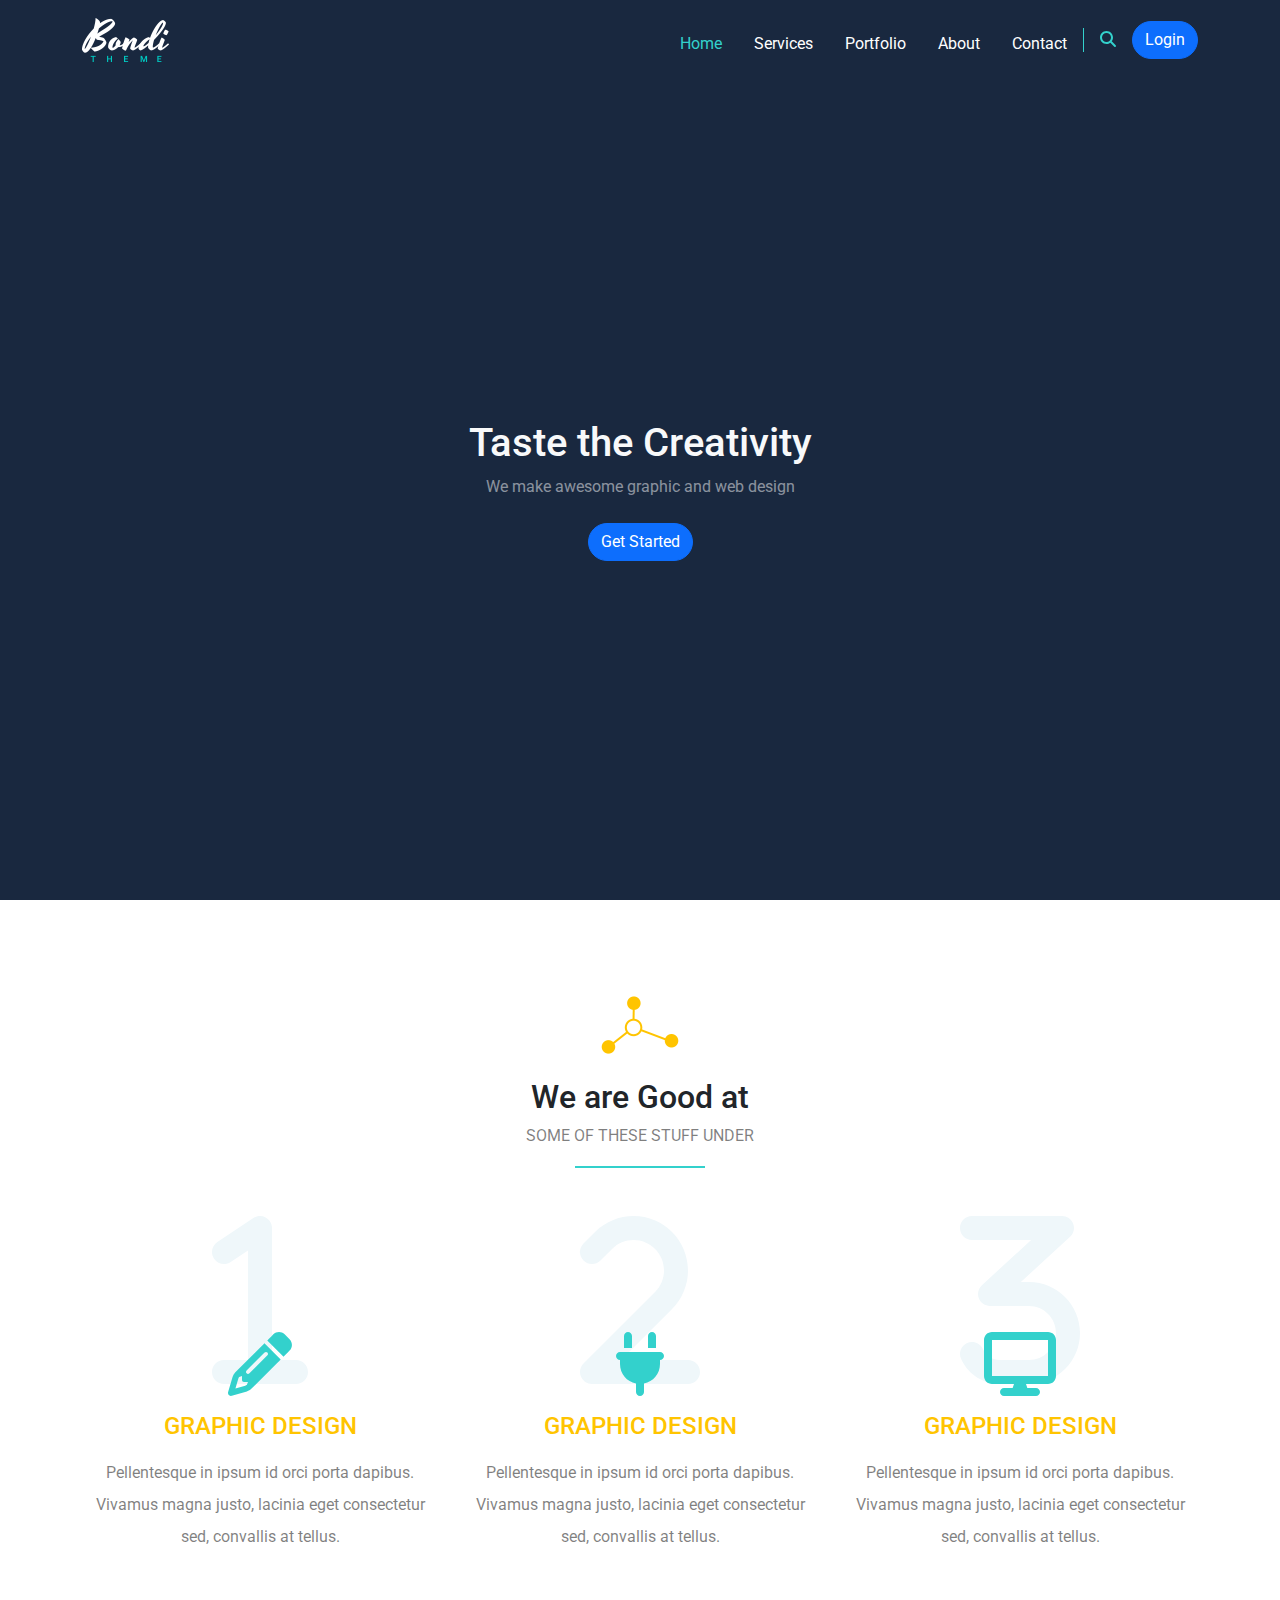
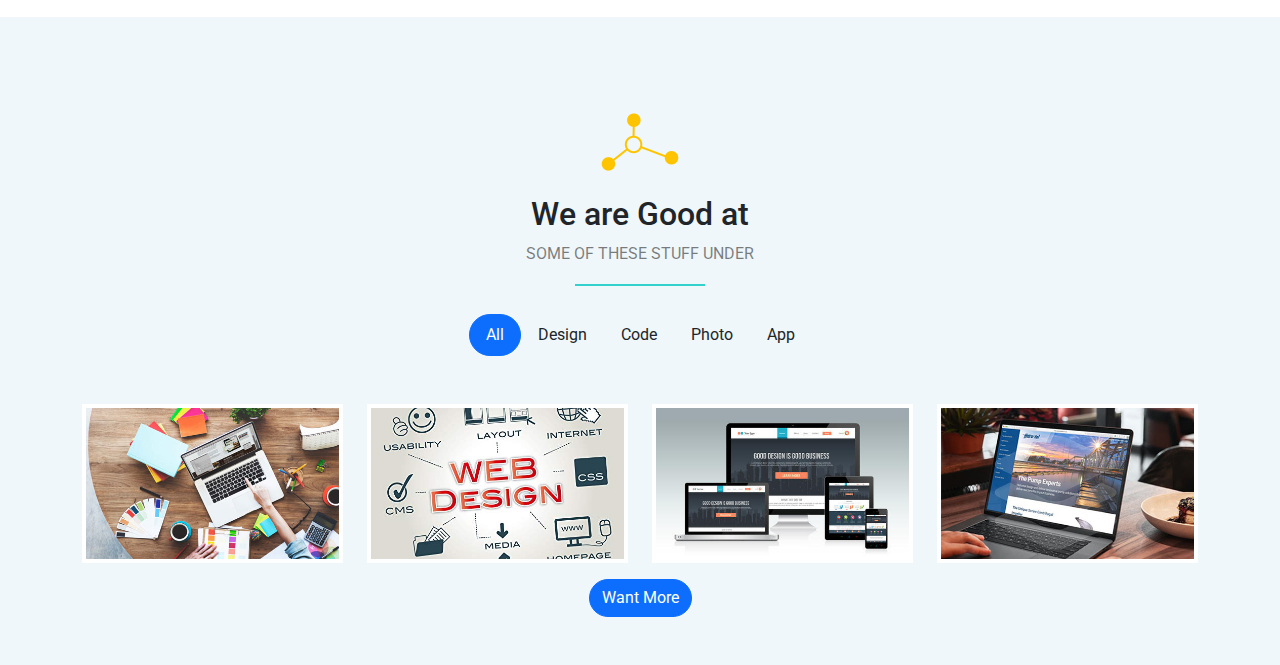
==== index.html @ f264146d "" ====
<!DOCTYPE html>
<html lang="en">
  <head>
    <meta charset="UTF-8" />
    <meta name="viewport" content="width=device-width, initial-scale=1.0" />
    <link rel="stylesheet" href="css/all.min.css" />
    <link rel="stylesheet" href="css/bootstrap.min.css" />
    <link rel="stylesheet" href="css/boundi.css" />
    <link rel="preconnect" href="https://fonts.googleapis.com" />
    <link rel="preconnect" href="https://fonts.gstatic.com" crossorigin />
    <link
      href="https://fonts.googleapis.com/css2?family=Roboto:wght@100;300;500&display=swap"
      rel="stylesheet"
    />
    <title>Bondi</title>
  </head>
  <body>
    <nav class="navbar navbar-expand-lg sticky-top">
      <div class="container">
        <a class="navbar-brand" href="#">
          <img src="images/logo.png" alt="" class="bg-w" />
        </a>
        <button
          class="navbar-toggler"
          type="button"
          data-bs-toggle="collapse"
          data-bs-target="#navbarSupportedContent"
          aria-controls="navbarSupportedContent"
          aria-expanded="false"
          aria-label="Toggle navigation"
        >
          <span class="navbar-toggler-icon"></span>
        </button>
        <div class="collapse navbar-collapse" id="navbarSupportedContent">
          <ul class="navbar-nav ms-auto mb-2 mb-lg-0 mt-sm-2">
            <li class="nav-item">
              <a class="nav-link active p-2 p-lg-3" aria-current="page" href="#"
                >Home</a
              >
            </li>
            <li class="nav-item">
              <a class="nav-link p-2 p-lg-3" href="#">Services</a>
            </li>
            <li class="nav-item">
              <a class="nav-link p-2 p-lg-3" href="#">Portfolio</a>
            </li>
            <li class="nav-item">
              <a class="nav-link p-2 p-lg-3" href="#">About</a>
            </li>
            <li class="nav-item">
              <a class="nav-link p-2 p-lg-3" href="#">Contact</a>
            </li>
          </ul>
          <div class="search ps-3 pe-3 d-none d-lg-block">
            <i class="fa-solid fa-magnifying-glass"></i>
          </div>
          <div>
            <a href="" class="btn rounded-pill btn-primary">Login</a>
          </div>
        </div>
      </div>
    </nav>
    <div class="landing d-flex justify-content-center align-items-center">
      <div class="text-center text-light">
        <h1>Taste the Creativity</h1>
        <p class="fs-6 text-white-50 mb-4">
          We make awesome graphic and web design
        </p>
        <a href="" class="btn btn-primary rounded-pill">Get Started</a>
      </div>
    </div>
    <div class="features pt-5 pb-5 text-center">
      <div class="container">
        <div class="main-title mt-5 mb-5 position-relative">
          <img src="images/title.png" alt="" class="mb-4" />
          <h2>We are Good at</h2>
          <p class="text-black-50">SOME OF THESE STUFF UNDER</p>
        </div>
        <div class="row">
          <div class="col-lg-4 col-md-6">
            <div class="feat">
              <div class="icon-holder position-relative">
                <i class="fa-solid fa-1 bottom-0 position-absolute number"></i>
                <i
                  class="fa-solid fa-pencil fa-4x bottom-0 position-absolute icon"
                ></i>
              </div>
              <h4 class="mt-3 mb-3">GRAPHIC DESIGN</h4>
              <p class="text-black-50 lh-lg">
                Pellentesque in ipsum id orci porta dapibus. Vivamus magna
                justo, lacinia eget consectetur sed, convallis at tellus.
              </p>
            </div>
          </div>
          <div class="col-lg-4 col-md-6">
            <div class="feat">
              <div class="icon-holder position-relative">
                <i class="fa-solid fa-2 bottom-0 position-absolute number"></i>
                <i
                  class="fa-solid fa-plug fa-4x bottom-0 position-absolute icon"
                ></i>
              </div>
              <h4 class="mt-3 mb-3">GRAPHIC DESIGN</h4>
              <p class="text-black-50 lh-lg">
                Pellentesque in ipsum id orci porta dapibus. Vivamus magna
                justo, lacinia eget consectetur sed, convallis at tellus.
              </p>
            </div>
          </div>
          <div class="col-lg-4 col-md-6">
            <div class="feat">
              <div class="icon-holder position-relative">
                <i class="fa-solid fa-3 bottom-0 position-absolute number"></i>
                <i
                  class="fa-solid fa-display fa-4x bottom-0 position-absolute icon"
                ></i>
              </div>
              <h4 class="mt-3 mb-3">GRAPHIC DESIGN</h4>
              <p class="text-black-50 lh-lg">
                Pellentesque in ipsum id orci porta dapibus. Vivamus magna
                justo, lacinia eget consectetur sed, convallis at tellus.
              </p>
            </div>
          </div>
        </div>
      </div>
    </div>
    <div class="our-work text-center pt-5 pb-5">
      <div class="container">
        <div class="main-title mt-5 mb-5 position-relative">
          <img src="images/title.png" alt="" class="mb-4" />
          <h2>We are Good at</h2>
          <p class="text-black-50">SOME OF THESE STUFF UNDER</p>
        </div>
        <ul class="list-unstyled d-flex justify-content-center mt-5 mb-5">
          <li class="btn btn-primary rounded-pill" data-cat=".all">All</li>
          <li data-cat=".design" class="btn rounded-pill">Design</li>
          <li data-cat=".code" class="btn rounded-pill">Code</li>
          <li data-cat=".photo" class="btn rounded-pill">Photo</li>
          <li data-cat=".app" class="btn rounded-pill">App</li>
        </ul>
        <div class="row">
          <div class="col-lg-3 col-md-4 col-sm all photo">
            <div class="work mb-3" data-work="Photo" >
              <img src="images/work-01.jpg" alt="" />
            </div>
          </div>
          <div class="col-lg-3 col-md-4 col-sm all photo">
            <div class="work mb-3" data-work="Photo" >
              <img src="images/work-02.jpg" alt="" />
            </div>
          </div>
          <div class="col-lg-3 col-md-4 col-sm all app">
            <div class="work mb-3" data-work="App">
              <img src="images/work-03.jpg" alt="" />
            </div>
          </div>
          <div class="col-lg-3 col-md-4 col-sm all app">
            <div class="work mb-3" data-work="App">
              <img src="images/work-04.jpg" alt="" />
            </div>
          </div>
          <div class="col-lg-3 col-md-4 col-sm all design">
            <div class="work mb-3" data-work="Design">
              <img src="images/work-05.jpg" alt="" />
            </div>
          </div>
          <div class="col-lg-3 col-md-4 col-sm all photo">
            <div class="work mb-3 " data-work="Photo">
              <img src="images/work-06.jpg" alt="" />
            </div>
          </div>
          <div class="col-lg-3 col-md-4 col-sm all code">
            <div class="work mb-3" data-work="Code">
              <img src="images/work-07.jpg" alt="" />
            </div>
          </div>
          <div class="col-lg-3 col-md-4 col-sm all design">
            <div class="work mb-3" data-work="Design">
              <img src="images/work-08.jpg" alt="" />
            </div>
          </div>
          <div class="col-lg-3 col-md-4 col-sm all code">
            <div class="work mb-3" data-work="Code">
              <img src="images/code-02.jpg" alt="" />
            </div>
          </div>
        </div>
        <button class="btn btn-primary rounded-pill mx-auto">Want More</button>
      </div>
    </div>
    <script src="js/bootstrap.bundle.min.js"></script>
    <script src="js/all.min.js"></script>
    <script src="js/main.js"></script>
  </body>
</html>
---- css/boundi.css ----
:root {
  --dark-color: #19283f;
  --green-color: #33d1cc;
  --red-color: #ff3150;
  --yellow-color: #ffc400;
  --section-color: #eff7fa;
}
body {
  font-family: "Roboto", sans-serif;
}
.main-btn {
  background-color: var(--red-color);
  color: var(--yellow-color);
}
.navbar {
  background-color: var(--dark-color);
  .navbar-nav {
    .nav-item {
      .nav-link {
        color: #fff;
        padding: 0.5rem 1rem;
        &:hover,
        &.active,
        &:focus {
          color: var(--green-color);
        }
      }
    }
  }
  .search {
    border-left: 1px solid var(--green-color);
    svg {
      color: var(--green-color);
    }
  }
  .navbar-toggler {
    color: white;
    font-size: 25px;
    border-color: white;
    &:focus {
      box-shadow: none;
    }
  }
}

.landing {
  background-color: var(--dark-color);
  min-height: calc(100vh - 80px);
}

.main-title::after {
  content: "";
  display: block;
  width: 130px;
  height: 2px;
  background-color: var(--green-color);
  position: absolute;
  bottom: -20px;
  left: 50%;
  transform: translateX(-50%);
}

.features {
  .icon-holder {
    height: 200px;
    svg {
      left: 50%;
      transform: translateX(-50%);
    }
    .icon {
      color: var(--green-color);
    }
    .number {
      color: var(--section-color);
      font-size: 12rem;
    }
  }
  h4 {
    color: var(--yellow-color);
  }
}

.our-work {
  background-color: var(--section-color);
  li {
    cursor: pointer;
    padding: 0.5rem 1rem;
    &:not(.btn-primary):hover {
      color: #0d6efd;
    }
  }
  .work {
    border: 4px solid white;
    overflow: hidden;
    position: relative;
    img {
      width: 100%;
      height: 100%;
      object-fit: cover;
    }
    &::after {
      content: attr(data-work);
      color: white;
      font-size: 2rem;
      display: flex;
      justify-content: center;
      align-items: center;
      position: absolute;
      top: 0;
      left: 0;
      width: calc(100%);
      height: calc(100%);
      background-color: rgb(51 209 204 / 76%);
      transition: 0.5s;
      transform: translateX(100%);
    }
    &:hover::after {
      transform: translateX(0);
      border-color: var(--red-color);
    }
  }
}
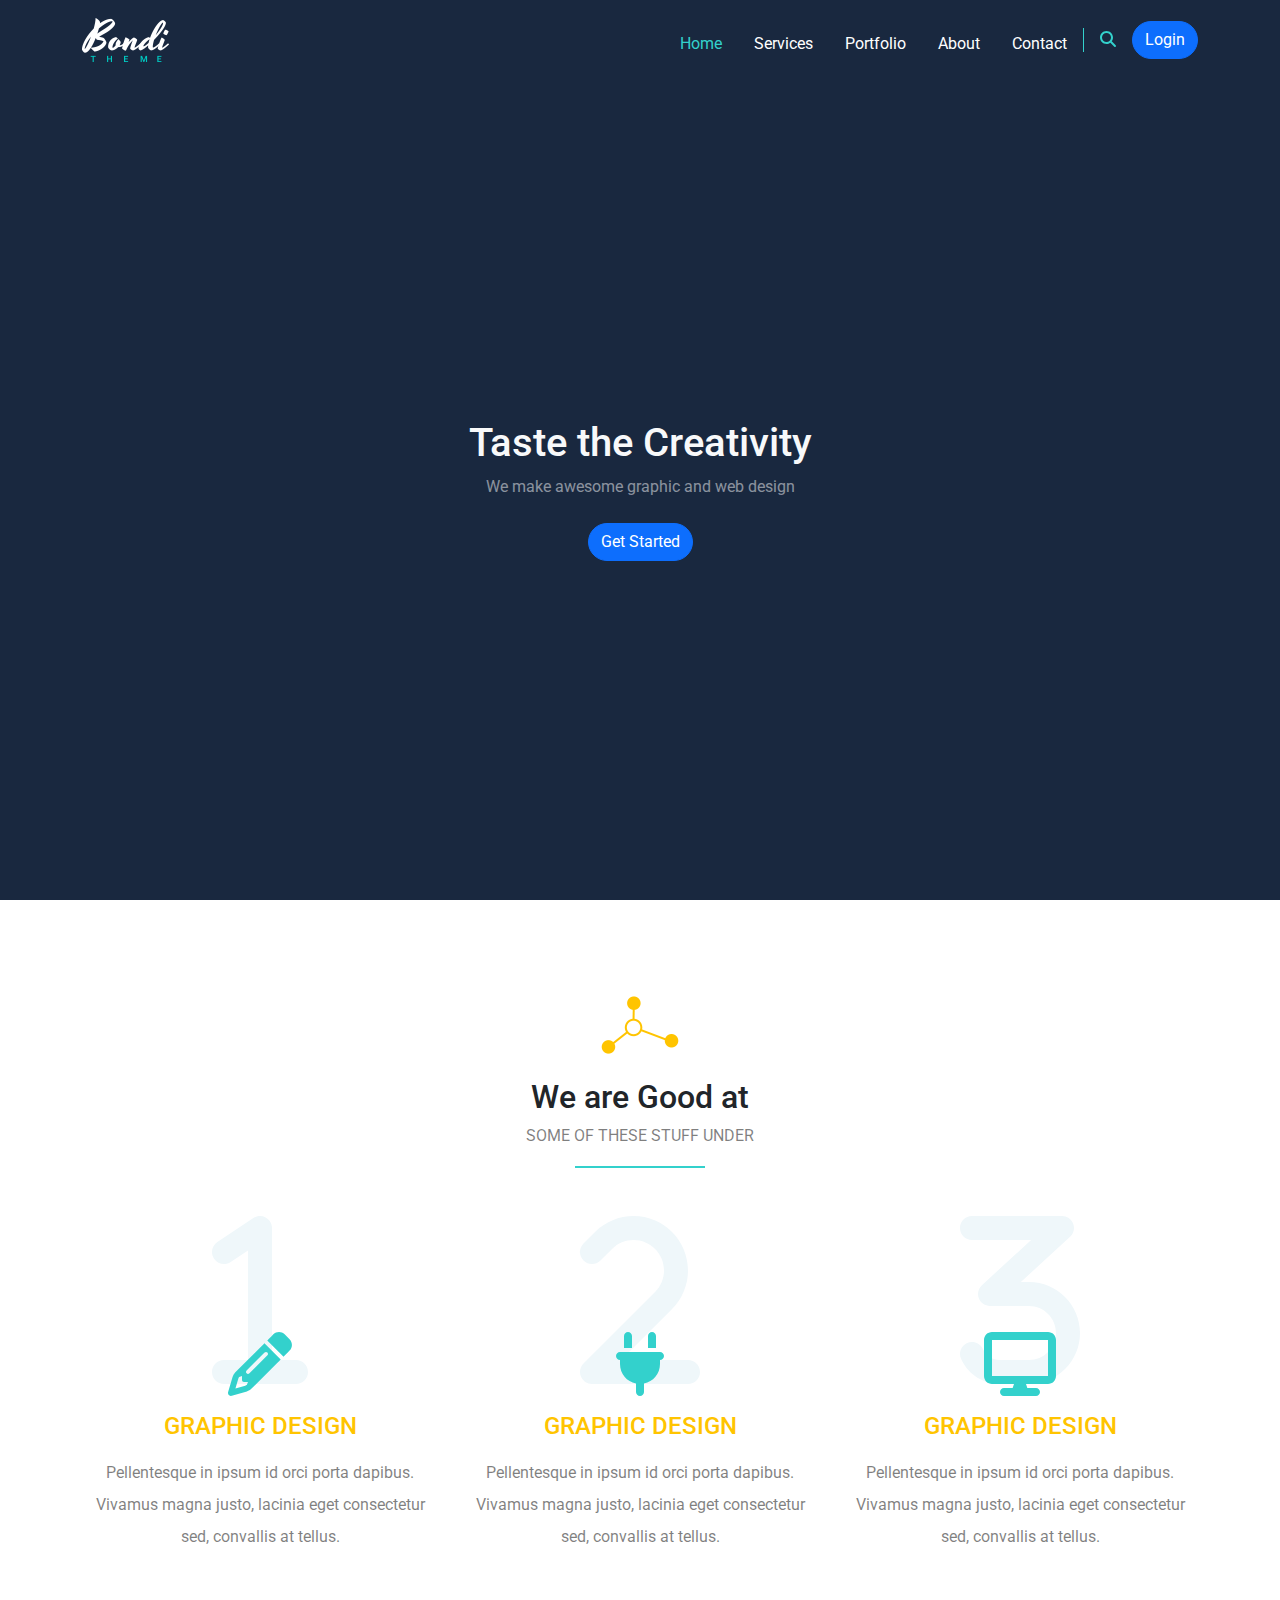
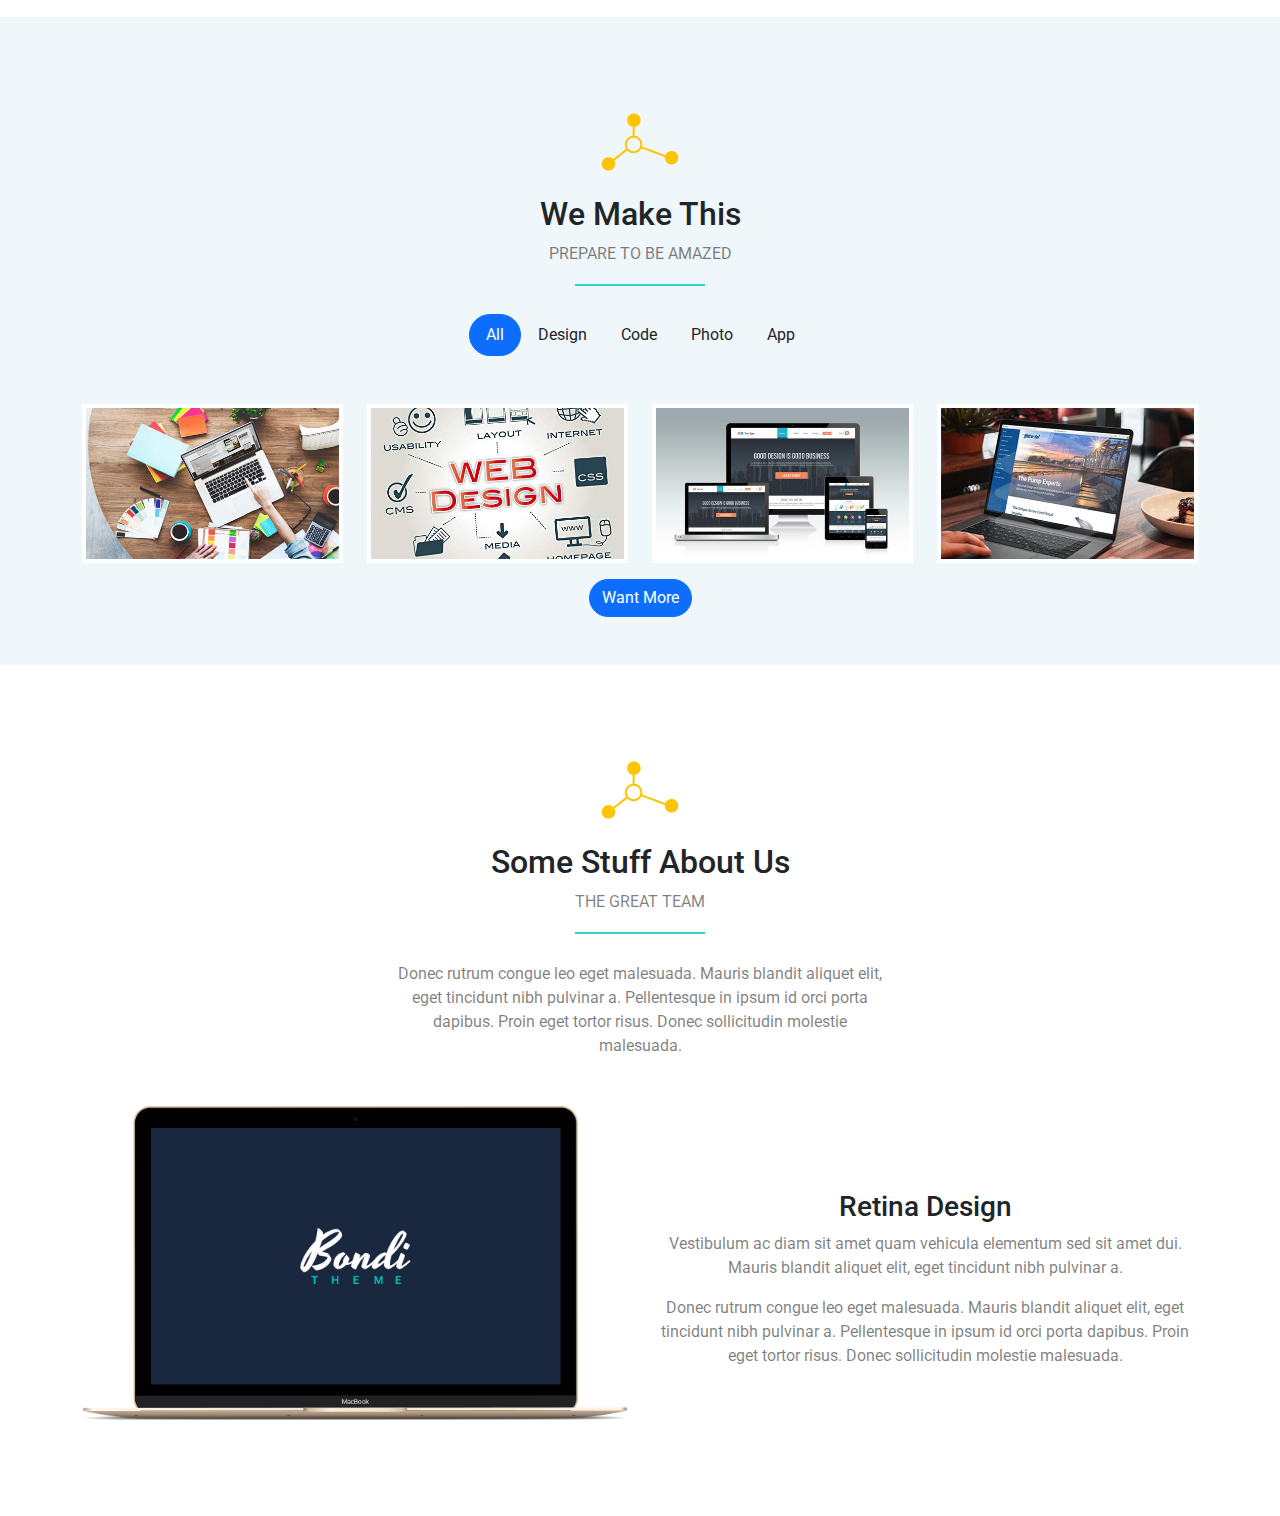
==== commit 2e518848: "" ====
--- a/index.html
+++ b/index.html
@@ -39,16 +39,16 @@
               >
             </li>
             <li class="nav-item">
-              <a class="nav-link p-2 p-lg-3" href="#">Services</a>
-            </li>
-            <li class="nav-item">
-              <a class="nav-link p-2 p-lg-3" href="#">Portfolio</a>
-            </li>
-            <li class="nav-item">
-              <a class="nav-link p-2 p-lg-3" href="#">About</a>
-            </li>
-            <li class="nav-item">
-              <a class="nav-link p-2 p-lg-3" href="#">Contact</a>
+              <a class="nav-link p-2 p-lg-3" href="#services">Services</a>
+            </li>
+            <li class="nav-item">
+              <a class="nav-link p-2 p-lg-3" href="#portfolio">Portfolio</a>
+            </li>
+            <li class="nav-item">
+              <a class="nav-link p-2 p-lg-3" href="#about">About</a>
+            </li>
+            <li class="nav-item">
+              <a class="nav-link p-2 p-lg-3" href="#contact">Contact</a>
             </li>
           </ul>
           <div class="search ps-3 pe-3 d-none d-lg-block">
@@ -69,7 +69,7 @@
         <a href="" class="btn btn-primary rounded-pill">Get Started</a>
       </div>
     </div>
-    <div class="features pt-5 pb-5 text-center">
+    <div class="features pt-5 pb-5 text-center" id="services">
       <div class="container">
         <div class="main-title mt-5 mb-5 position-relative">
           <img src="images/title.png" alt="" class="mb-4" />
@@ -125,12 +125,12 @@
         </div>
       </div>
     </div>
-    <div class="our-work text-center pt-5 pb-5">
+    <div class="our-work text-center pt-5 pb-5" id="portfolio">
       <div class="container">
         <div class="main-title mt-5 mb-5 position-relative">
           <img src="images/title.png" alt="" class="mb-4" />
-          <h2>We are Good at</h2>
-          <p class="text-black-50">SOME OF THESE STUFF UNDER</p>
+          <h2>We Make This</h2>
+          <p class="text-black-50">PREPARE TO BE AMAZED</p>
         </div>
         <ul class="list-unstyled d-flex justify-content-center mt-5 mb-5">
           <li class="btn btn-primary rounded-pill" data-cat=".all">All</li>
@@ -141,12 +141,12 @@
         </ul>
         <div class="row">
           <div class="col-lg-3 col-md-4 col-sm all photo">
-            <div class="work mb-3" data-work="Photo" >
+            <div class="work mb-3" data-work="Photo">
               <img src="images/work-01.jpg" alt="" />
             </div>
           </div>
           <div class="col-lg-3 col-md-4 col-sm all photo">
-            <div class="work mb-3" data-work="Photo" >
+            <div class="work mb-3" data-work="Photo">
               <img src="images/work-02.jpg" alt="" />
             </div>
           </div>
@@ -166,7 +166,7 @@
             </div>
           </div>
           <div class="col-lg-3 col-md-4 col-sm all photo">
-            <div class="work mb-3 " data-work="Photo">
+            <div class="work mb-3" data-work="Photo">
               <img src="images/work-06.jpg" alt="" />
             </div>
           </div>
@@ -187,6 +187,39 @@
           </div>
         </div>
         <button class="btn btn-primary rounded-pill mx-auto">Want More</button>
+      </div>
+    </div>
+    <div class="about pt-5 pb-5 text-center">
+      <div class="container" id="about">
+        <div class="main-title mt-5 mb-5 position-relative">
+          <img src="images/title.png" alt="" class="mb-4" />
+          <h2>Some Stuff About Us</h2>
+          <p class="text-black-50">THE GREAT TEAM</p>
+        </div>
+        <p class="description text-center mb-5 m-auto text-black-50">
+          Donec rutrum congue leo eget malesuada. Mauris blandit aliquet elit,
+          eget tincidunt nibh pulvinar a. Pellentesque in ipsum id orci porta
+          dapibus. Proin eget tortor risus. Donec sollicitudin molestie
+          malesuada.
+        </p>
+        <div class="row d-flex justify-content-center align-items-center">
+          <div class="col-lg-6 col-sm-12 .about-img mb-sm-5">
+            <img src="images/laptop.png" alt="" />
+          </div>
+          <div class="col-lg-6 col-sm-12">
+            <h3>Retina Design</h3>
+            <p class="text-black-50 mb-3">
+              Vestibulum ac diam sit amet quam vehicula elementum sed sit amet
+              dui. Mauris blandit aliquet elit, eget tincidunt nibh pulvinar a.
+            </p>
+            <p class="text-black-50">
+              Donec rutrum congue leo eget malesuada. Mauris blandit aliquet
+              elit, eget tincidunt nibh pulvinar a. Pellentesque in ipsum id
+              orci porta dapibus. Proin eget tortor risus. Donec sollicitudin
+              molestie malesuada.
+            </p>
+          </div>
+        </div>
       </div>
     </div>
     <script src="js/bootstrap.bundle.min.js"></script>
--- a/css/boundi.css
+++ b/css/boundi.css
@@ -5,13 +5,16 @@
   --yellow-color: #ffc400;
   --section-color: #eff7fa;
 }
+
 body {
   font-family: "Roboto", sans-serif;
 }
+
 .main-btn {
   background-color: var(--red-color);
   color: var(--yellow-color);
 }
+
 .navbar {
   background-color: var(--dark-color);
   .navbar-nav {
@@ -120,3 +123,18 @@
     }
   }
 }
+
+.about {
+  .description {
+    max-width: 500px;
+  }
+  .container {
+    .row {
+      img {
+        width: 100%;
+        height: 100%;
+        object-fit: cover;
+      }
+    }
+  }
+}
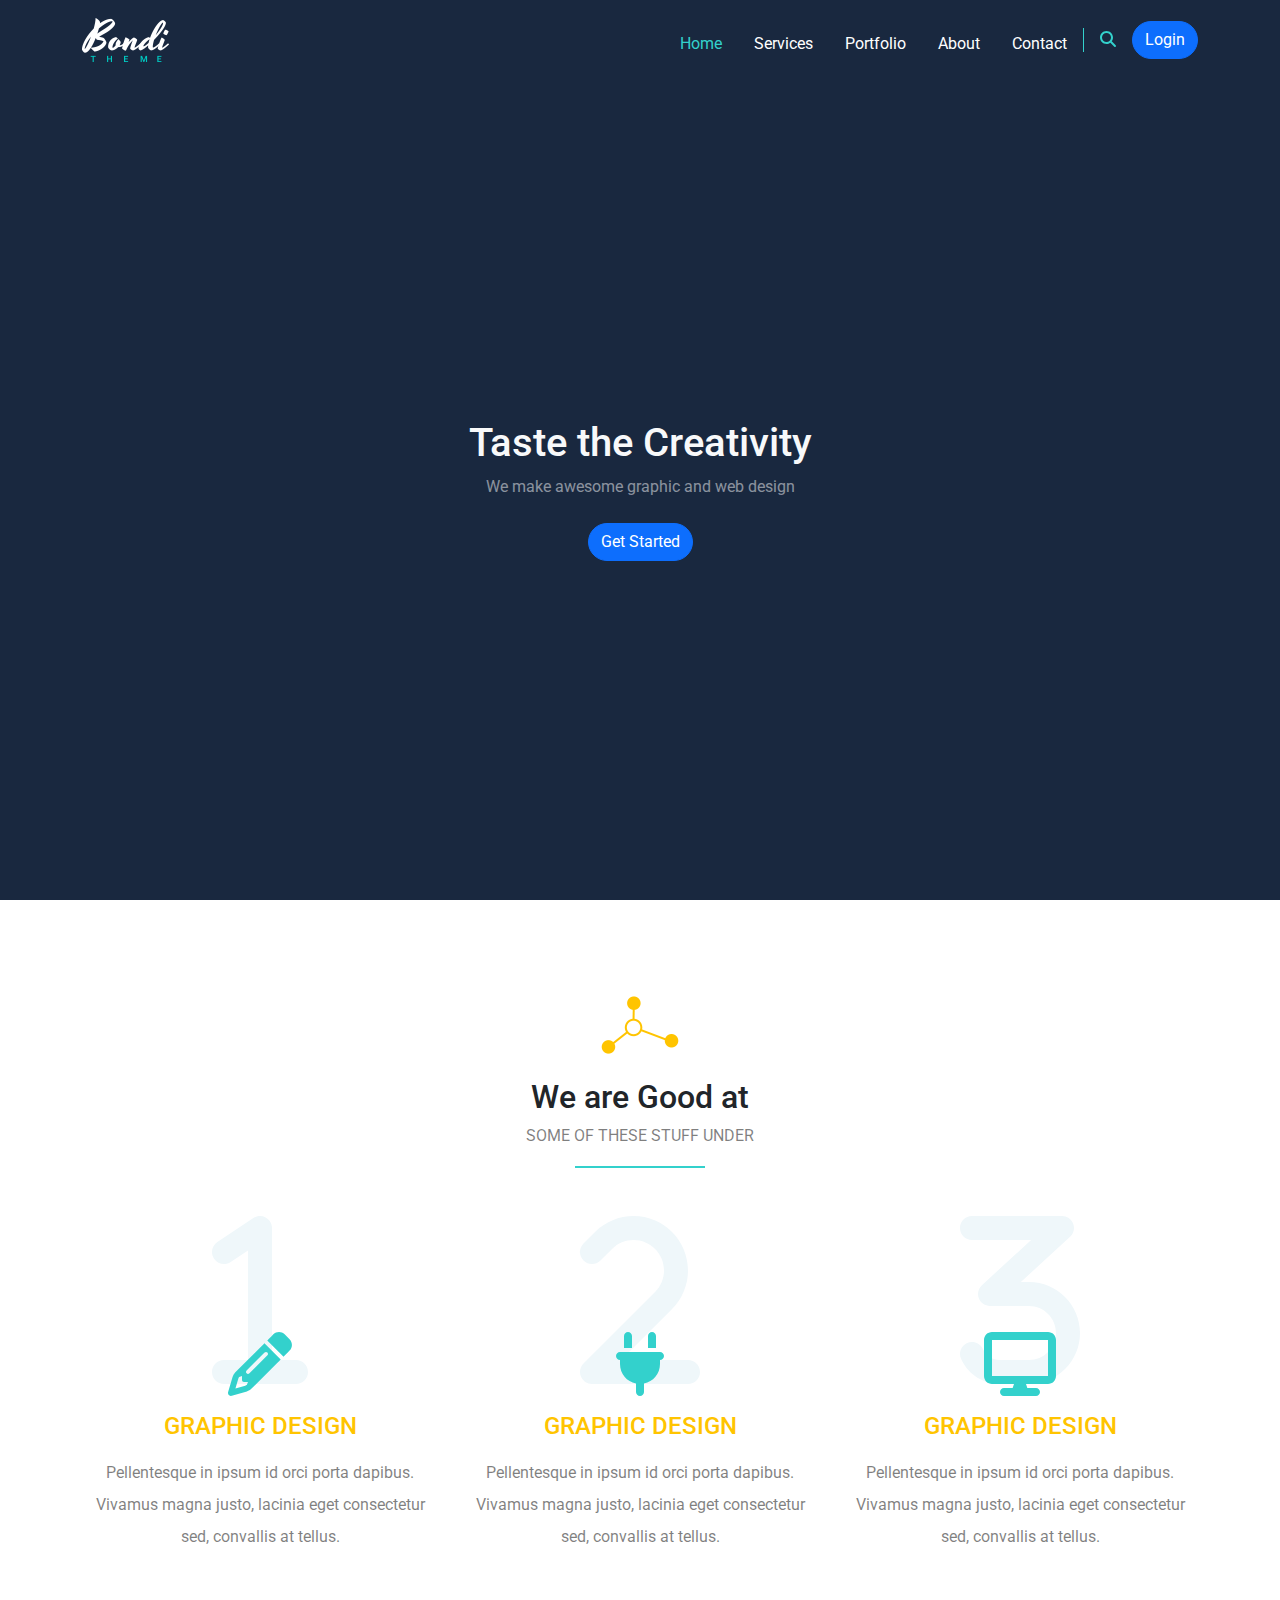
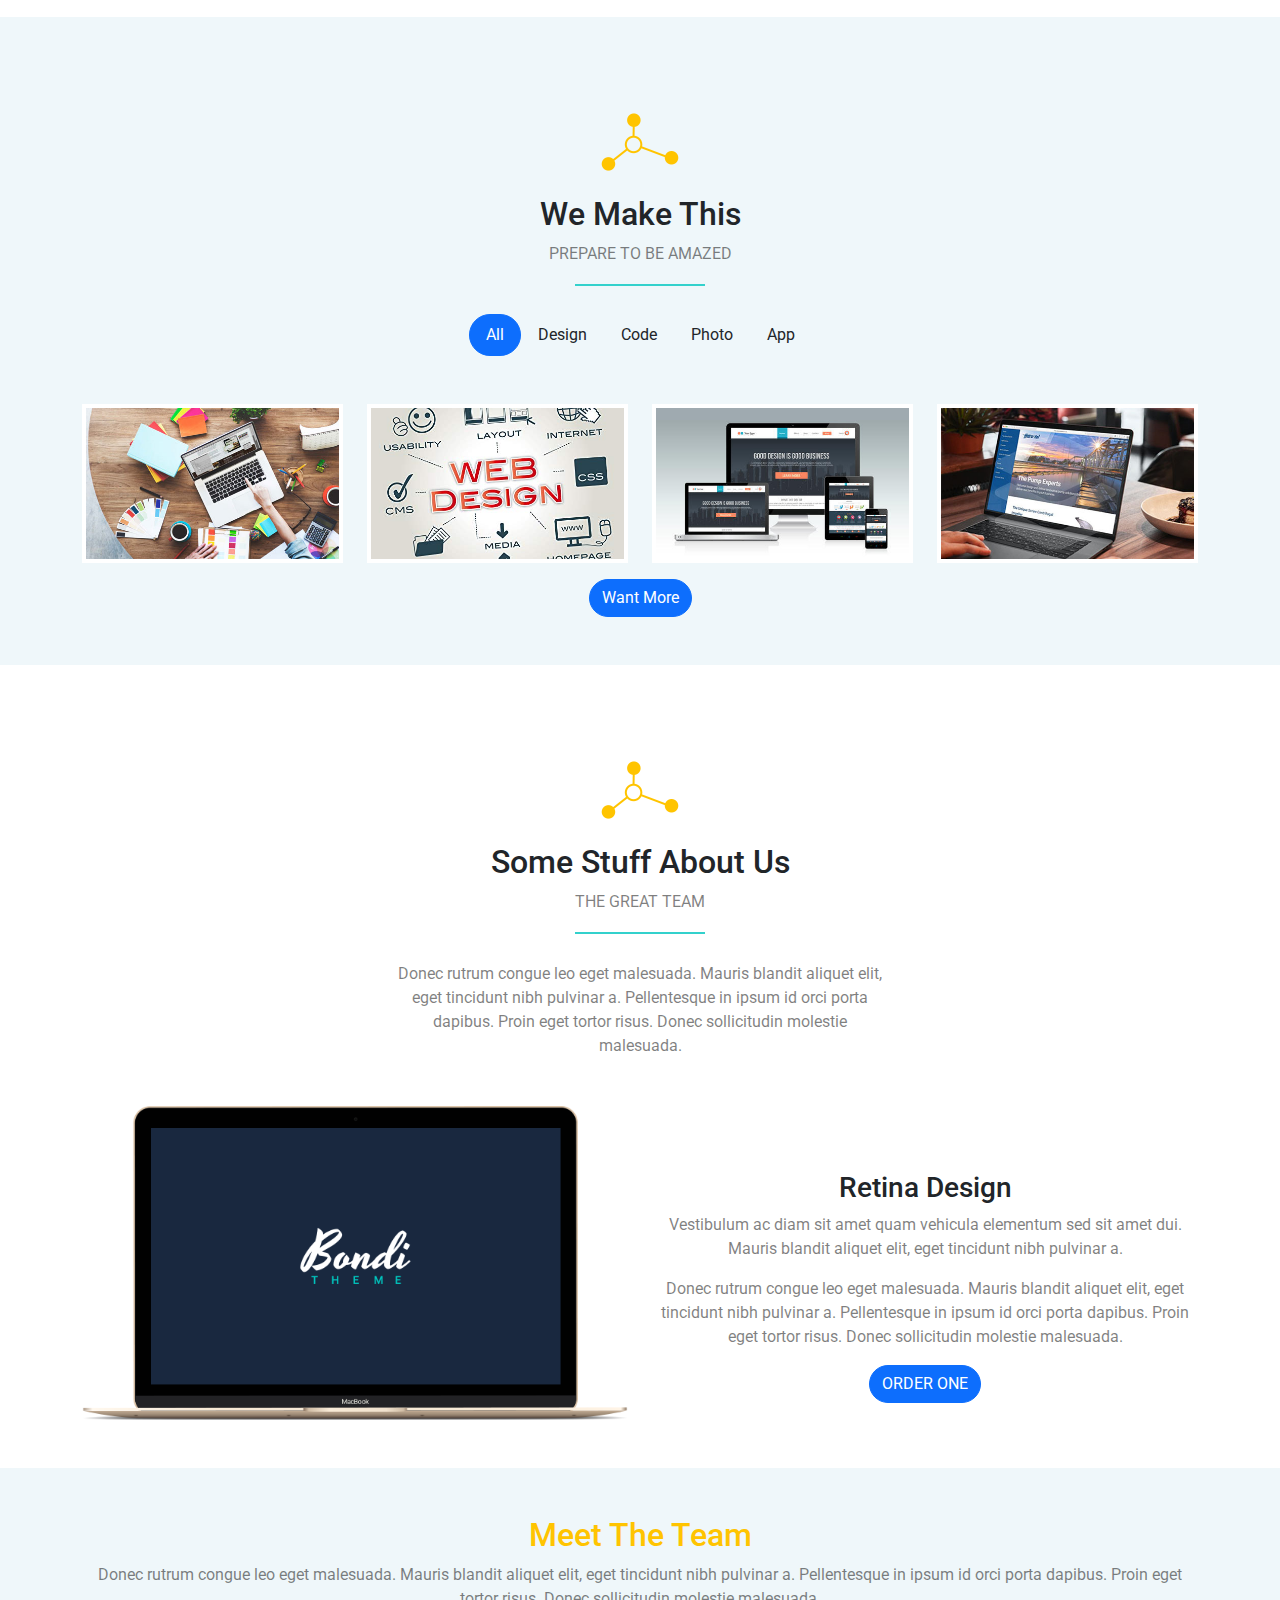
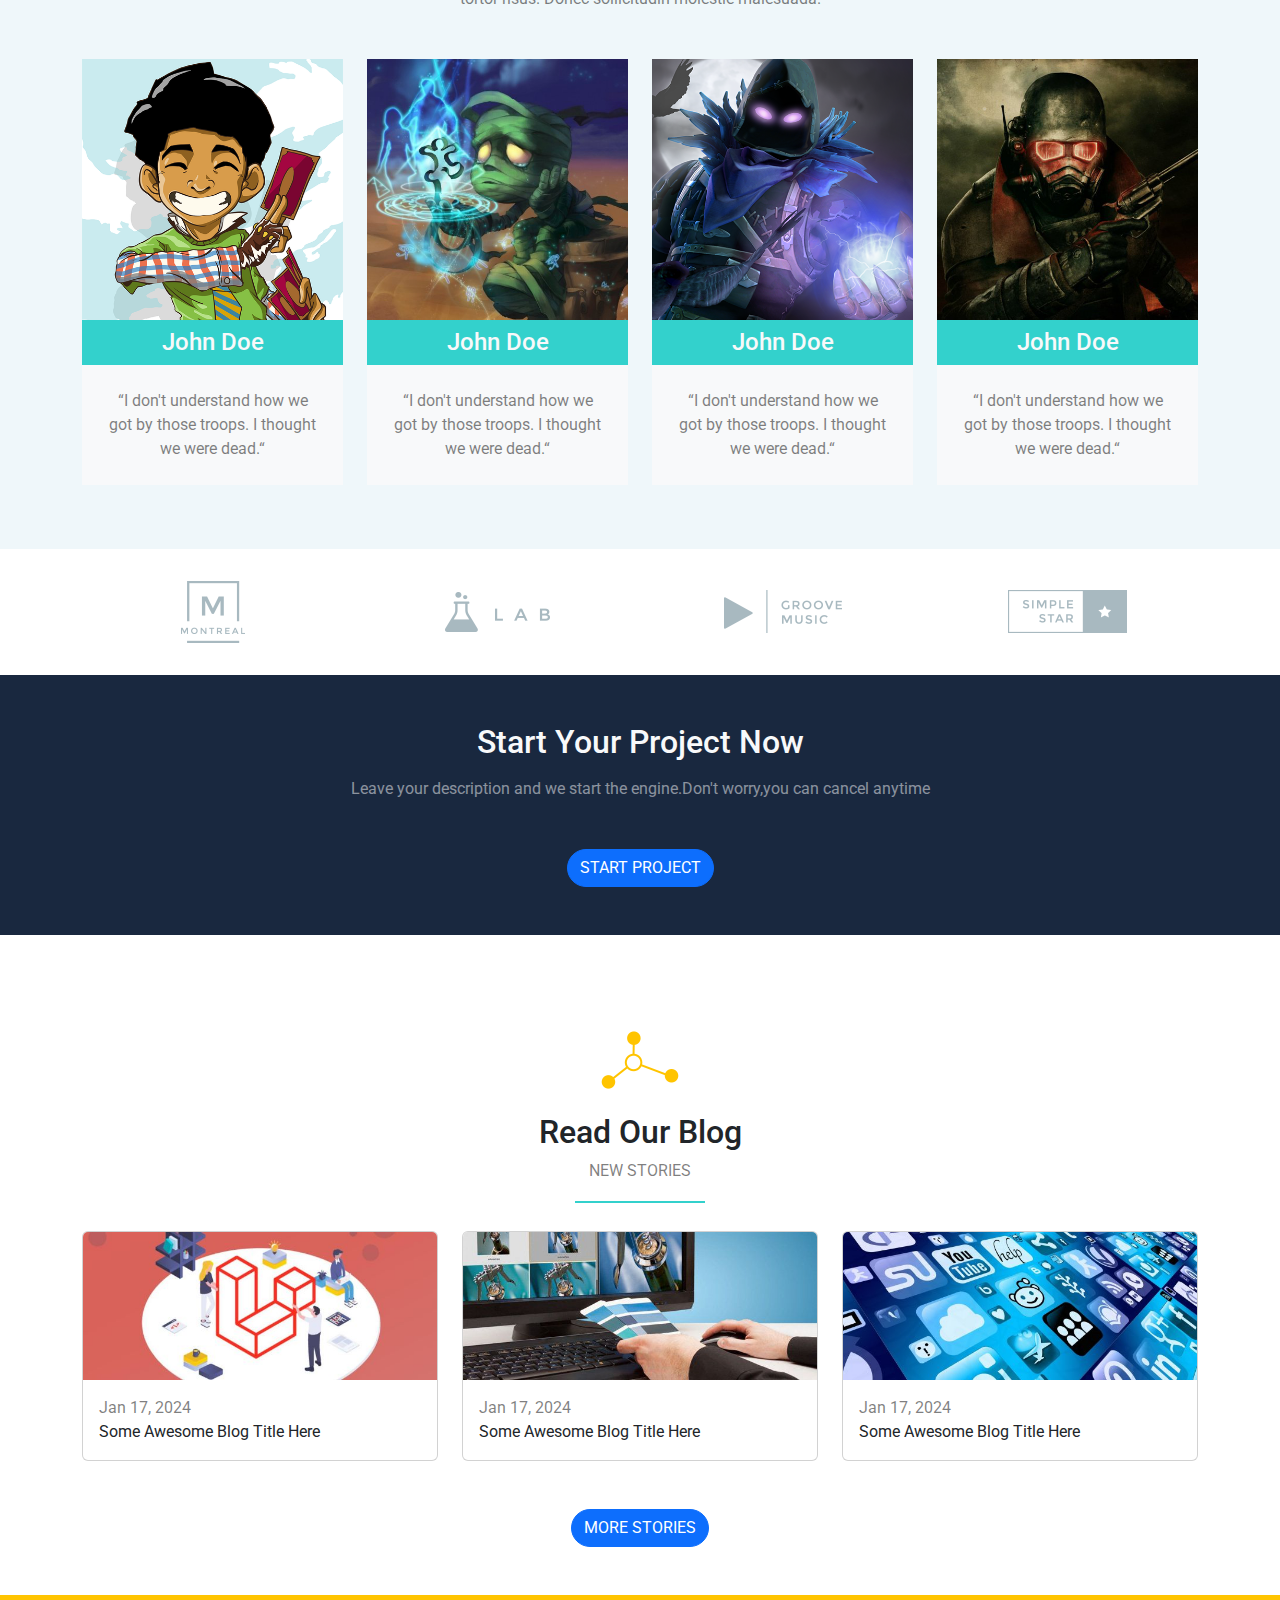
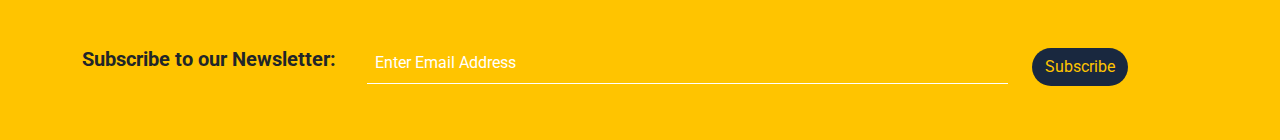
==== commit 20c452f5: "" ====
--- a/index.html
+++ b/index.html
@@ -189,7 +189,7 @@
         <button class="btn btn-primary rounded-pill mx-auto">Want More</button>
       </div>
     </div>
-    <div class="about pt-5 pb-5 text-center">
+    <div class="about pt-5 text-center">
       <div class="container" id="about">
         <div class="main-title mt-5 mb-5 position-relative">
           <img src="images/title.png" alt="" class="mb-4" />
@@ -203,23 +203,167 @@
           malesuada.
         </p>
         <div class="row d-flex justify-content-center align-items-center">
-          <div class="col-lg-6 col-sm-12 .about-img mb-sm-5">
+          <div class="col-lg-6 col-sm-12 .about-img mb-5">
             <img src="images/laptop.png" alt="" />
           </div>
           <div class="col-lg-6 col-sm-12">
             <h3>Retina Design</h3>
-            <p class="text-black-50 mb-3">
+            <p class="text-black-50 mb-3 fs-6">
               Vestibulum ac diam sit amet quam vehicula elementum sed sit amet
               dui. Mauris blandit aliquet elit, eget tincidunt nibh pulvinar a.
             </p>
-            <p class="text-black-50">
+            <p class="text-black-50 fs-6">
               Donec rutrum congue leo eget malesuada. Mauris blandit aliquet
               elit, eget tincidunt nibh pulvinar a. Pellentesque in ipsum id
               orci porta dapibus. Proin eget tortor risus. Donec sollicitudin
               molestie malesuada.
             </p>
-          </div>
-        </div>
+            <button class="btn btn-primary rounded-pill">ORDER ONE</button>
+          </div>
+        </div>
+      </div>
+    </div>
+    <div class="team pt-5 pb-5 text-center">
+      <div class="container">
+        <div class="title">
+          <h2>Meet The Team</h2>
+          <p class="text-black-50 mb-5">
+            Donec rutrum congue leo eget malesuada. Mauris blandit aliquet elit,
+            eget tincidunt nibh pulvinar a. Pellentesque in ipsum id orci porta
+            dapibus. Proin eget tortor risus. Donec sollicitudin molestie
+            malesuada.
+          </p>
+        </div>
+        <div class="row">
+          <div class="col-lg-3 col-md-6">
+            <div class="team-member">
+              <img src="images/team-1.png" alt="" />
+              <h4 class="p-2 text-light m-0">John Doe</h4>
+              <blockquote class="text-black-50 bg-light p-4">
+                “I don't understand how we got by those troops. I thought we
+                were dead.“
+              </blockquote>
+            </div>
+          </div>
+          <div class="col-lg-3 col-md-6">
+            <div class="team-member">
+              <img src="images/team-2.png" alt="" />
+              <h4 class="p-2 text-light m-0">John Doe</h4>
+              <blockquote class="text-black-50 bg-light p-4">
+                “I don't understand how we got by those troops. I thought we
+                were dead.“
+              </blockquote>
+            </div>
+          </div>
+          <div class="col-lg-3 col-md-6">
+            <div class="team-member">
+              <img src="images/team-3.png" alt="" />
+              <h4 class="p-2 text-light m-0">John Doe</h4>
+              <blockquote class="text-black-50 bg-light p-4">
+                “I don't understand how we got by those troops. I thought we
+                were dead.“
+              </blockquote>
+            </div>
+          </div>
+          <div class="col-lg-3 col-md-6">
+            <div class="team-member">
+              <img src="images/team-4.png" alt="" />
+              <h4 class="p-2 text-light m-0">John Doe</h4>
+              <blockquote class="text-black-50 bg-light p-4">
+                “I don't understand how we got by those troops. I thought we
+                were dead.“
+              </blockquote>
+            </div>
+          </div>
+        </div>
+      </div>
+    </div>
+    <div class="tech pt-3 pb-3 text-center">
+      <div class="container">
+        <div class="row align-items-center">
+          <div class="col-lg-3 col-sm-6 mb-3 mt-3">
+            <img src="images/tech-1.png" alt="" />
+          </div>
+          <div class="col-lg-3 col-sm-6 mb-3 mt-3">
+            <img src="images/tech-2.png" alt="" />
+          </div>
+          <div class="col-lg-3 col-sm-6 mb-3 mt-3">
+            <img src="images/tech-3.png" alt="" />
+          </div>
+          <div class="col-lg-3 col-sm-6 mb-3 mt-3">
+            <img src="images/tech-4.png" alt="" />
+          </div>
+        </div>
+      </div>
+    </div>
+    <div class="project pt-5 pb-5 text-center">
+      <container>
+        <h2 class="text-light">Start Your Project Now</h2>
+        <p class="text-white-50 mt-3 mb-5">
+          Leave your description and we start the engine.Don't worry,you can
+          cancel anytime
+        </p>
+        <button class="btn btn-primary rounded-pill">START PROJECT</button>
+      </container>
+    </div>
+    <div class="blog pt-5 pb-5">
+      <div class="container">
+        <div class="main-title mt-5 mb-5 position-relative text-center">
+          <img src="images/title.png" alt="" class="mb-4" />
+          <h2>Read Our Blog</h2>
+          <p class="text-black-50">NEW STORIES</p>
+        </div>
+        <div class="row">
+          <div class="col-lg-4 col-sm-12">
+            <div class="card">
+              <img src="images/blog-1.jpg" alt="" class="card-img-top" />
+              <div class="card-body">
+                <span class="text-black-50">Jan 17, 2024</span>
+                <p class="mb-0">Some Awesome Blog Title Here</p>
+              </div>
+            </div>
+          </div>
+          <div class="col-lg-4 col-sm-12">
+            <div class="card">
+              <img src="images/blog-2.jpg" alt="" class="card-img-top" />
+              <div class="card-body">
+                <span class="text-black-50">Jan 17, 2024</span>
+                <p class="mb-0">Some Awesome Blog Title Here</p>
+              </div>
+            </div>
+          </div>
+          <div class="col-lg-4 col-sm-12">
+            <div class="card">
+              <img src="images/blog-3.jpg" alt="" class="card-img-top" />
+              <div class="card-body">
+                <span class="text-black-50">Jan 17, 2024</span>
+                <p class="mb-0">Some Awesome Blog Title Here</p>
+              </div>
+            </div>
+          </div>
+        </div>
+        <div class="d-flex justify-content-center align-items-center mt-5">
+          <button class="btn btn-primary rounded-pill">MORE STORIES</button>
+        </div>
+      </div>
+    </div>
+    <div class="subscribe pt-5 pb-5 text-center text-md-start">
+      <div class="container">
+        <form class="row align-items-center">
+          <div class="col-md-6 col-lg-3">
+            <div class="fw-bold fs-5 mb-3">Subscribe to our Newsletter:</div>
+          </div>
+          <div class="col-md-6 col-lg-7 mb-2">
+            <input
+              type="email"
+              placeholder="Enter Email Address"
+              class="w-100 text-light p-2 bg-transparent"
+            />
+          </div>
+          <div class="col-md-6 col-lg-2">
+            <input class="btn rounded-pill" type="submit" value="Subscribe" />
+          </div>
+        </form>
       </div>
     </div>
     <script src="js/bootstrap.bundle.min.js"></script>
--- a/css/boundi.css
+++ b/css/boundi.css
@@ -138,3 +138,55 @@
     }
   }
 }
+
+.team {
+  background-color: var(--section-color);
+  .title {
+    h2 {
+      color: var(--yellow-color);
+    }
+  }
+  .team-member {
+    img {
+      width: 100%;
+      height: auto;
+      object-fit: cover;
+    }
+    h4 {
+      background-color: var(--green-color);
+    }
+  }
+}
+
+.tech img {
+  max-width: 100%;
+  height: auto;
+}
+
+.project {
+  background-color: var(--dark-color);
+}
+
+.blog .row img {
+  width: 100%;
+  height: auto;
+  object-fit: cover;
+}
+
+.subscribe {
+  background-color: var(--yellow-color);
+  input[type="email"] {
+    &::placeholder {
+      color: white;
+    }
+    border: none;
+    border-bottom: 1px solid white;
+    &:focus {
+      outline: none;
+    }
+  }
+  input[type="submit"] {
+    background-color: var(--dark-color);
+    color: var(--yellow-color);
+  }
+}
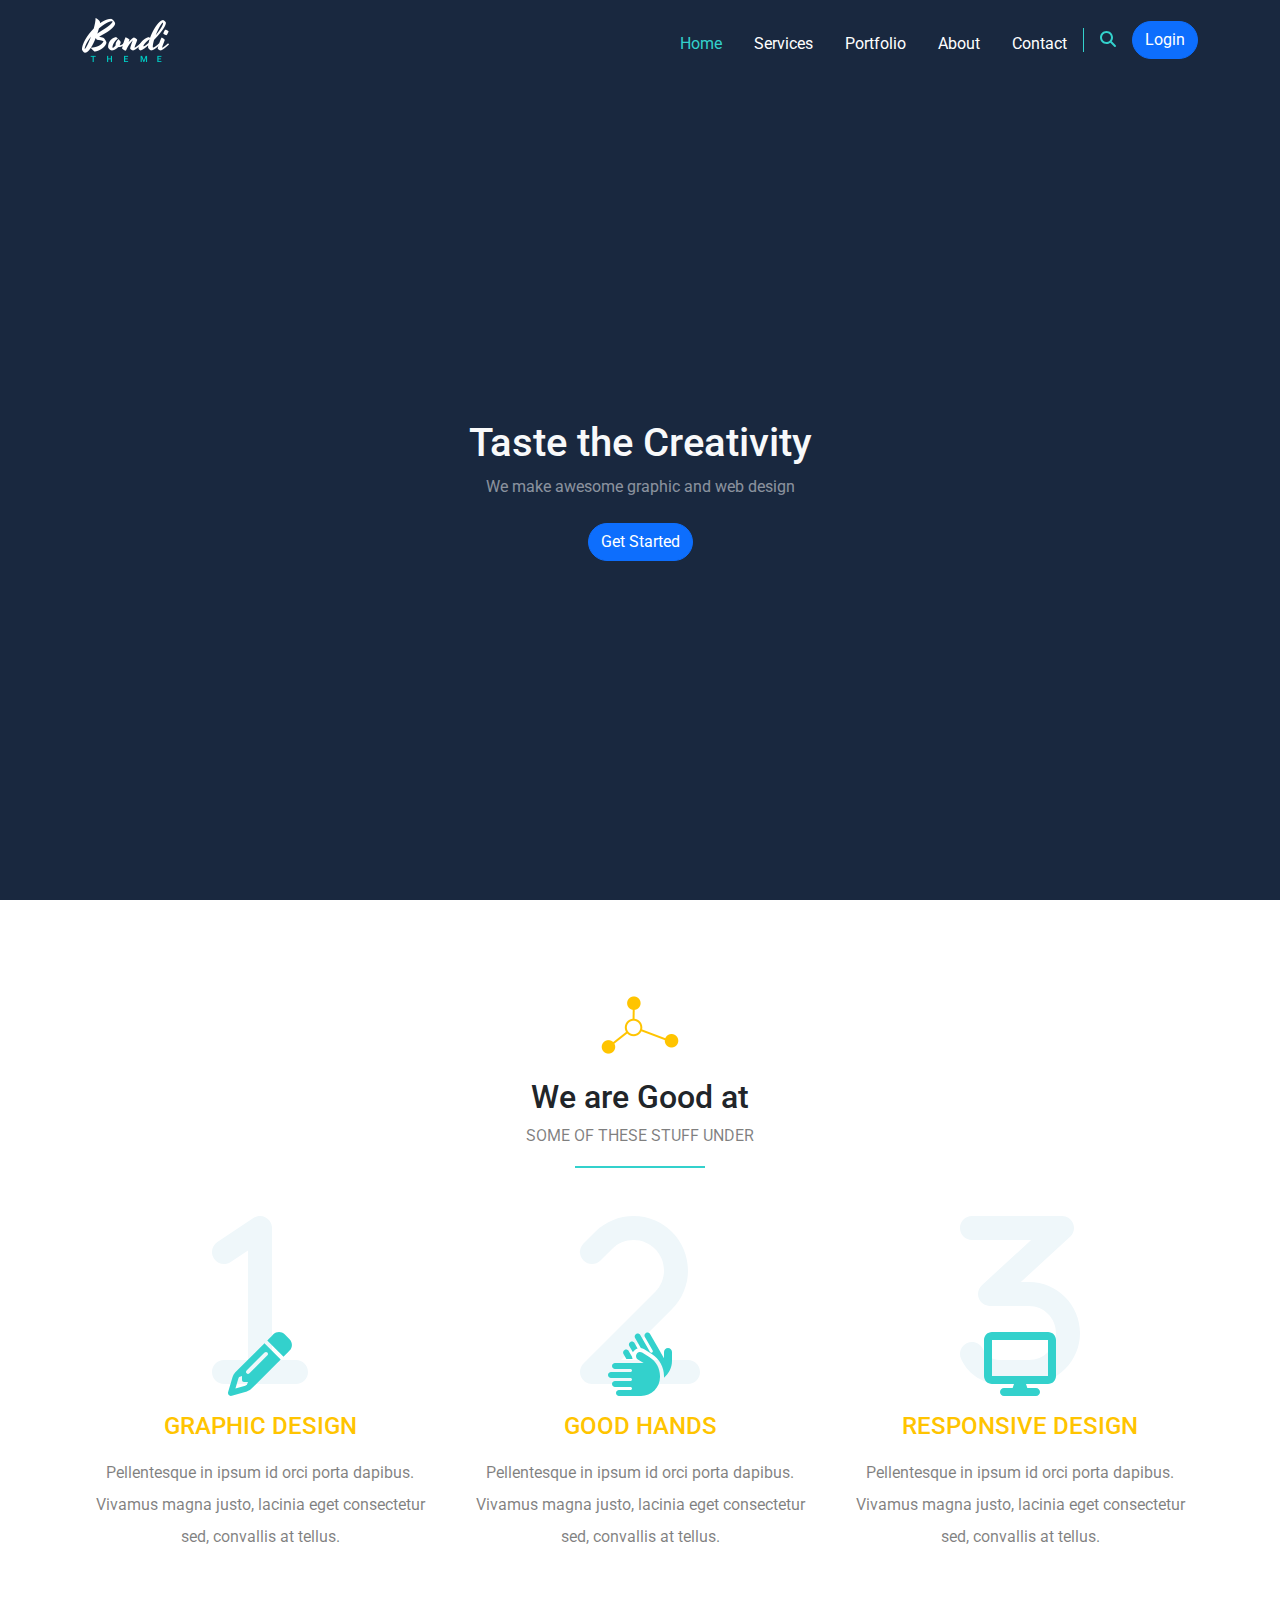
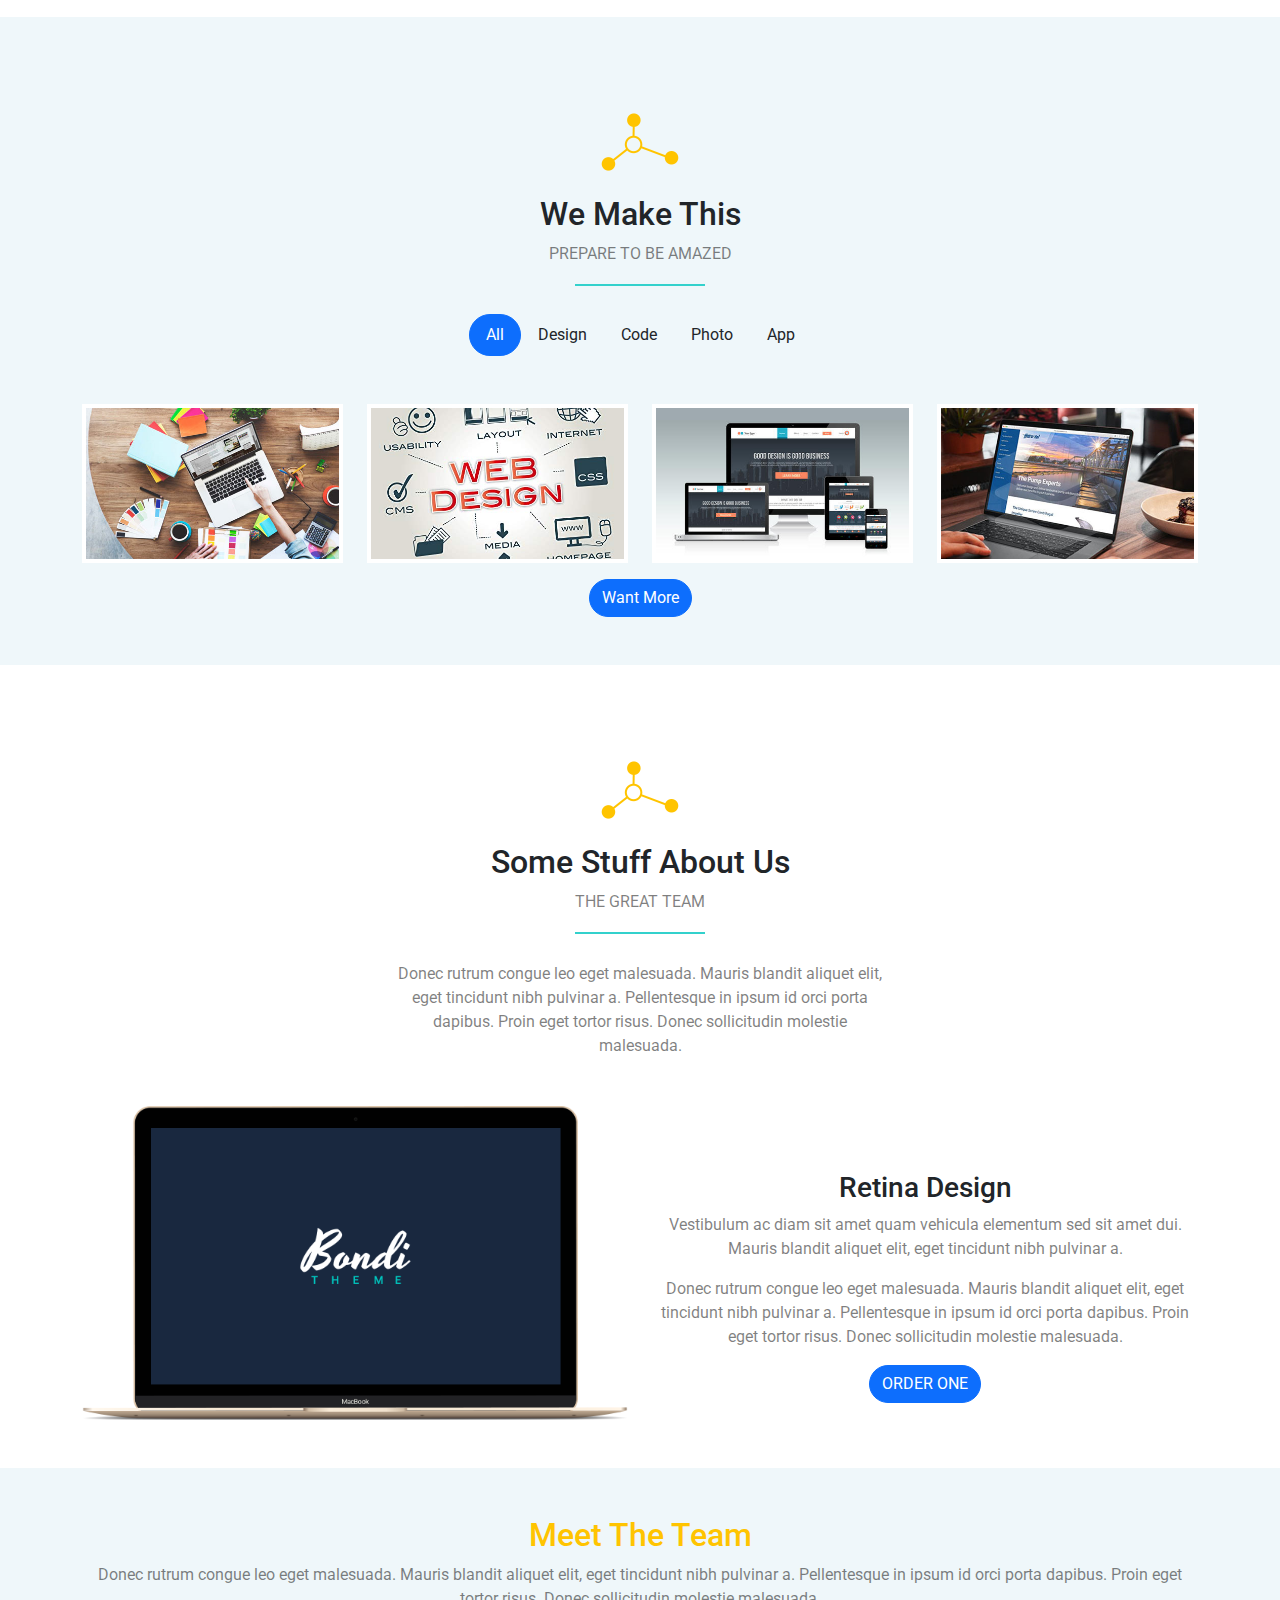
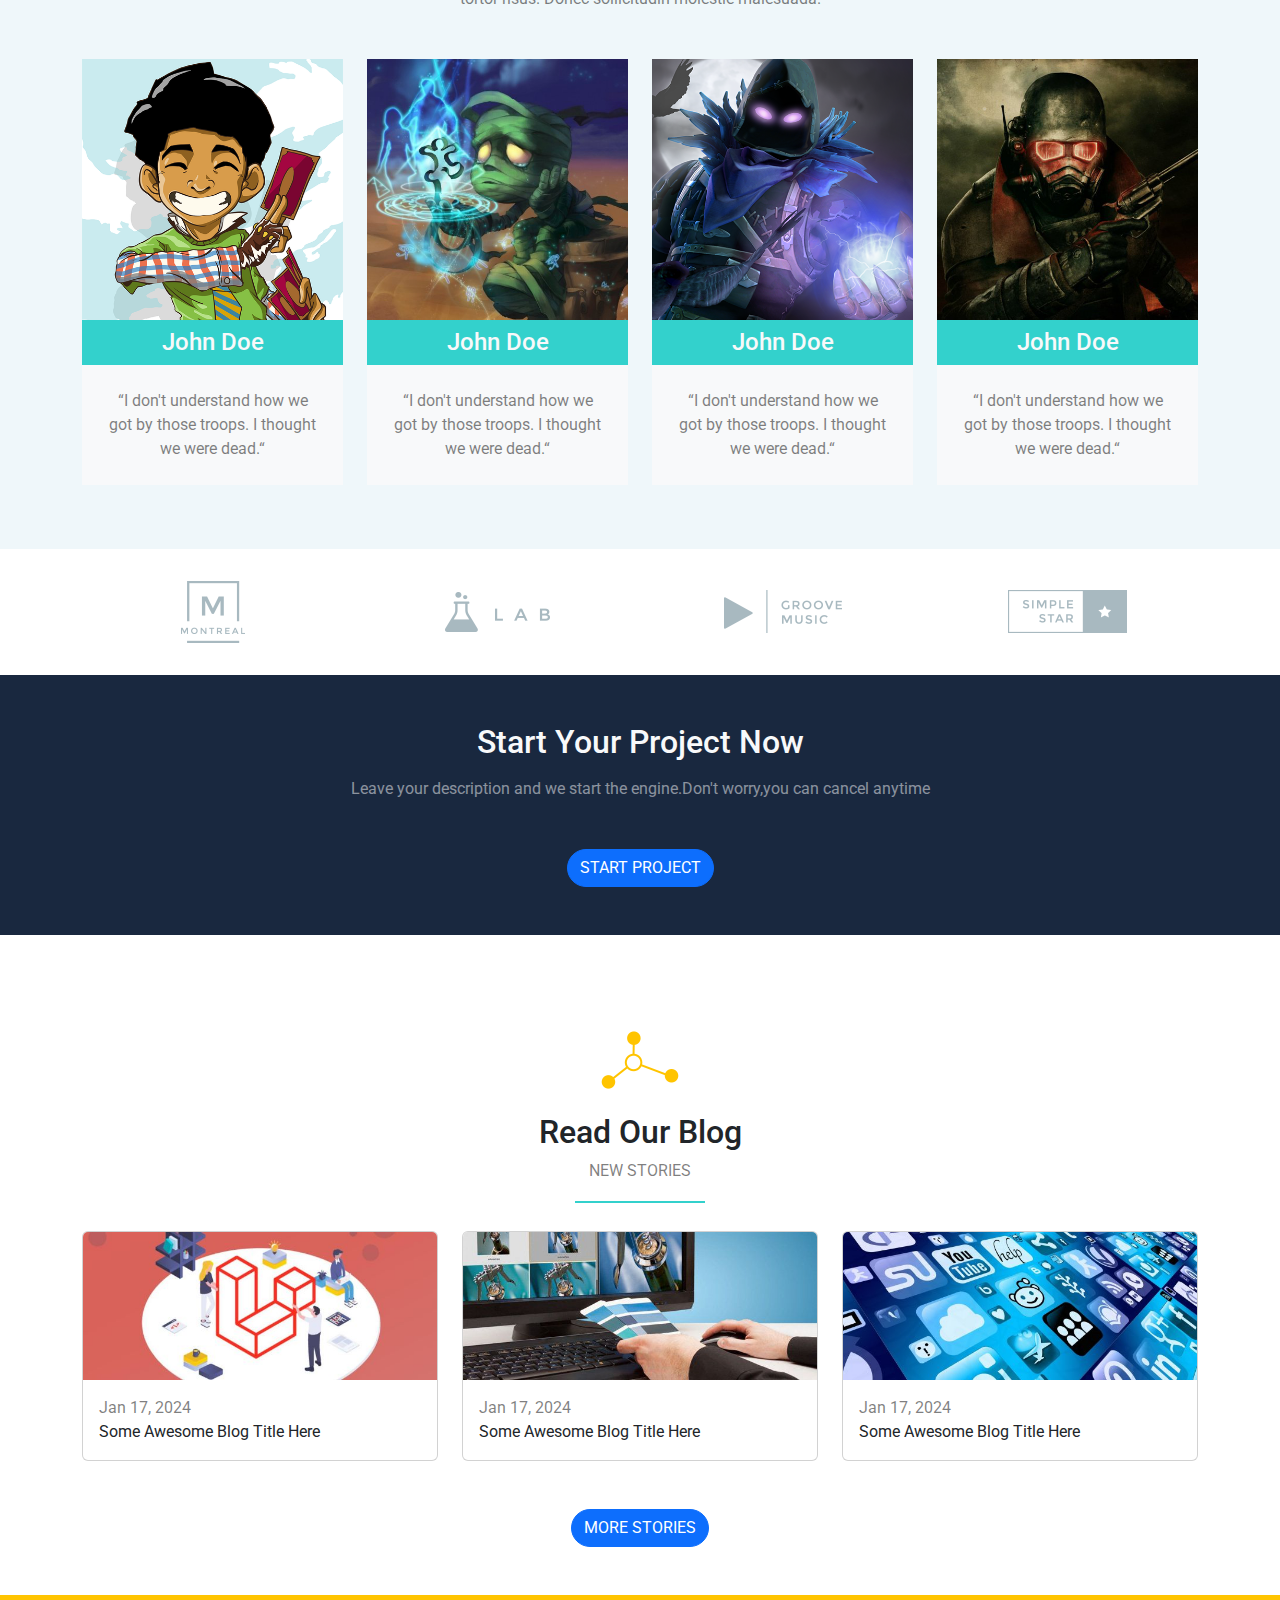
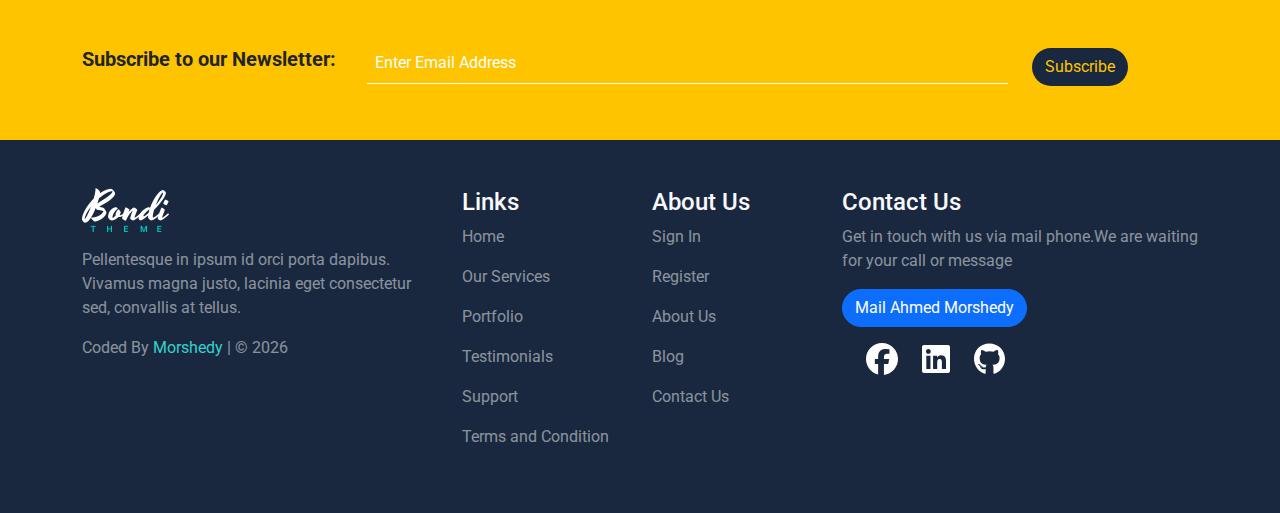
==== commit 7f837799: "" ====
--- a/index.html
+++ b/index.html
@@ -66,7 +66,7 @@
         <p class="fs-6 text-white-50 mb-4">
           We make awesome graphic and web design
         </p>
-        <a href="" class="btn btn-primary rounded-pill">Get Started</a>
+        <a href="#services" class="btn btn-primary rounded-pill">Get Started</a>
       </div>
     </div>
     <div class="features pt-5 pb-5 text-center" id="services">
@@ -97,10 +97,10 @@
               <div class="icon-holder position-relative">
                 <i class="fa-solid fa-2 bottom-0 position-absolute number"></i>
                 <i
-                  class="fa-solid fa-plug fa-4x bottom-0 position-absolute icon"
+                  class="fa-solid fa-hands fa-4x bottom-0 position-absolute icon"
                 ></i>
               </div>
-              <h4 class="mt-3 mb-3">GRAPHIC DESIGN</h4>
+              <h4 class="mt-3 mb-3">GOOD HANDS</h4>
               <p class="text-black-50 lh-lg">
                 Pellentesque in ipsum id orci porta dapibus. Vivamus magna
                 justo, lacinia eget consectetur sed, convallis at tellus.
@@ -115,7 +115,7 @@
                   class="fa-solid fa-display fa-4x bottom-0 position-absolute icon"
                 ></i>
               </div>
-              <h4 class="mt-3 mb-3">GRAPHIC DESIGN</h4>
+              <h4 class="mt-3 mb-3">RESPONSIVE DESIGN</h4>
               <p class="text-black-50 lh-lg">
                 Pellentesque in ipsum id orci porta dapibus. Vivamus magna
                 justo, lacinia eget consectetur sed, convallis at tellus.
@@ -366,6 +366,57 @@
         </form>
       </div>
     </div>
+    <footer class="pt-5 pb-5">
+      <div class="container" id="contact">
+        <div class="row">
+          <div class="col-lg-4 col-md-8">
+            <img src="images/logo.png" alt="" />
+            <p class="text-white-50 mt-3">
+              Pellentesque in ipsum id orci porta dapibus. Vivamus magna justo,
+              lacinia eget consectetur sed, convallis at tellus.
+            </p>
+            <p class="text-white-50 mt-3">
+              Coded By <span class="special">Morshedy</span> | ©
+              <span class="date"></span>
+            </p>
+          </div>
+          <div class="col-lg-2 col-md-4">
+            <h4 class="text-light">Links</h4>
+            <p class="text-white-50">Home</p>
+            <p class="text-white-50">Our Services</p>
+            <p class="text-white-50">Portfolio</p>
+            <p class="text-white-50">Testimonials</p>
+            <p class="text-white-50">Support</p>
+            <p class="text-white-50">Terms and Condition</p>
+          </div>
+          <div class="col-lg-2 col-md-4">
+            <h4 class="text-light">About Us</h4>
+            <p class="text-white-50">Sign In</p>
+            <p class="text-white-50">Register</p>
+            <p class="text-white-50">About Us</p>
+            <p class="text-white-50">Blog</p>
+            <p class="text-white-50">Contact Us</p>
+          </div>
+          <div class="col-lg-4 col-md-8">
+            <h4 class="text-light">Contact Us</h4>
+            <p class="text-white-50">
+              Get in touch with us via mail phone.We are waiting for your call
+              or message
+            </p>
+            <a
+              class="btn btn-primary rounded-pill"
+              href="mailto:ahmedmorshedy270@yahoo.com"
+              >Mail Ahmed Morshedy</a
+            >
+            <div class="d-flex social">
+              <i class="fa-brands fa-facebook ps-4 mt-3 fa-2x"></i>
+              <i class="fa-brands fa-linkedin ps-4 mt-3 fa-2x"></i>
+              <i class="fa-brands fa-github ps-4 mt-3 fa-2x"></i>
+            </div>
+          </div>
+        </div>
+      </div>
+    </footer>
     <script src="js/bootstrap.bundle.min.js"></script>
     <script src="js/all.min.js"></script>
     <script src="js/main.js"></script>
--- a/css/boundi.css
+++ b/css/boundi.css
@@ -190,3 +190,14 @@
     color: var(--yellow-color);
   }
 }
+
+footer {
+  background-color: var(--dark-color);
+  .special {
+    color: var(--green-color);
+  }
+  .social {
+    color: white;
+    cursor: pointer;
+  }
+}
